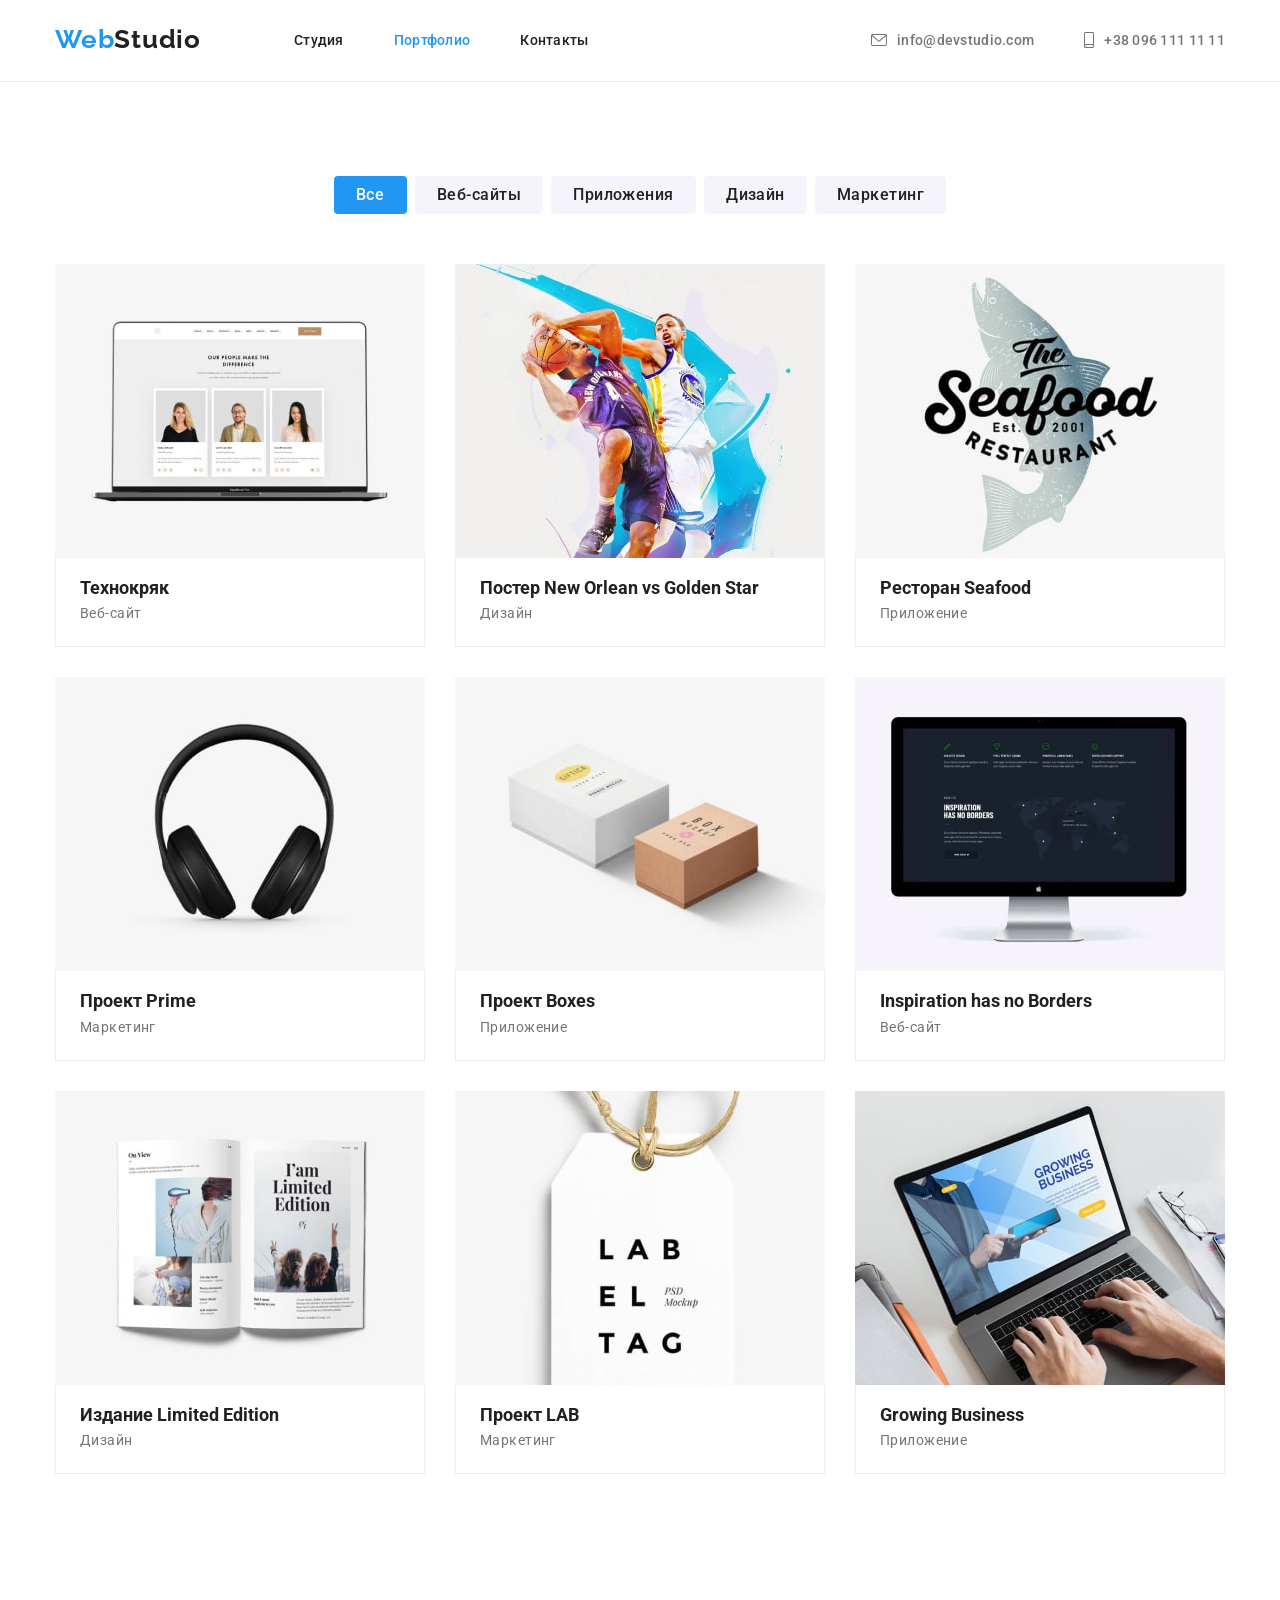
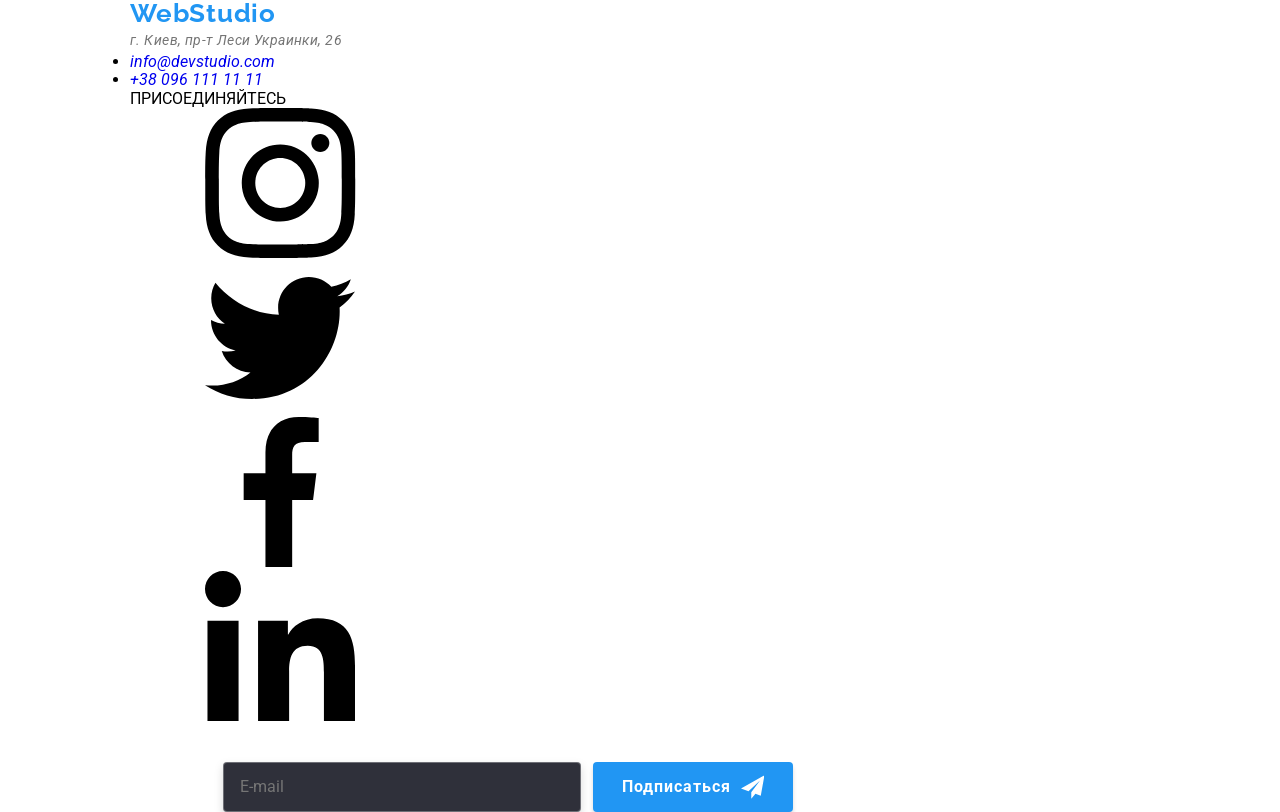
==== portfolio/portfolio.html @ 1692fc93 "1" ====
<!DOCTYPE html>
<html lang="en">
<head>
    <title>WebStudio</title>
    <link rel="stylesheet" href="https://cdnjs.cloudflare.com/ajax/libs/modern-normalize/1.0.0/modern-normalize.min.css" integrity="sha512-ISS7cAi1PEhQ8jnbJpJZMd29NlhNj4AWYyLOSp2CE/CsHxTCu+r+t0D2yoJudVrd0/8fTVPUVDzY5Tvli75u/g==" crossorigin="anonymous" />
    <link href="https://fonts.googleapis.com/css2?family=Raleway:wght@700&family=Roboto:wght@400;500;700;900&display=swap" rel="stylesheet">
    <link rel="stylesheet" href="../css/portfolio.min.css">
    <link rel="preconnect" href="https://fonts.gstatic.com">
    <meta charset="UTF-8">
    <meta name="viewport" content="width=device-width, initial-scale=1.0">
</head>
<body>
    <header class="header">
        <div class="container box-nav">
          <a href="../index.html" class="logo-link  link-main animation"  >Web<span class="studio link-main ">Studio</span> </a>
  
          <nav class="header-nav">
                  <ul class="list">
                  <li class="header-li item"><a href="../index.html" class="nav-ul link-main container-studia nav-link ">Студия</a></li>
                  <li class="header-li item"><a href="./portfolio/portfolio.html" class="nav-ul link-main container-portfolio current nav-link">Портфолио</a></li>
                  <li class="header-li item"><a href="#" class="nav-ul link-main container-kontakty nav-link">Контакты</a></li>
              </ul>
          </nav>
          <ul class="list-contakty">
            <li class="header-li contakty list-mail link-main">
                <a href="mailto:info@devstudio.com" class="nav-ul link-main container-mail transition">
                    <svg class="icon-mail" width="16" height="12">
                        <use href="../img/sprite.svg#icon-envelope-hover"></use>
                    </svg>
                    info@devstudio.com
                </a>
            </li>
            <li class="header-li contakty list-tel link-main">
                <a href="tel:+380961111111" class="nav-ul link-main container-tel transition">
                    <svg class="icon-tel" width="10" height="16">
                        <use class="link-main" href="../img/sprite.svg#icon-smartphone"></use>
                    </svg>
                    +38 096 111 11 11
                </a>
            </li>
        </ul>
          </div>
      </header>
 <main>
      <section class="section-portfolio">
        <div class="container">
          <h1 class="visually-hidden">Портфолио</h1>
          <ul class="items-button">
              <li class="main-li">
                      <button type="button" class="filtry current btn ">Все</button>
                </li>
              <li class="main-li"> 
                      <button type="button" class="filtry button-web ">Веб-сайты</button>
                 </li>
              <li class="main-li">

                        <button type="button" class="filtry button-aplication ">Приложения</button> 
                  </li>
              <li class="main-li"> 
                        <button type="button" class="filtry button-dyzajn ">Дизайн</button> 
             </li>
              <li class="main-li"> 
                      <button type="button" class="filtry button-mar ">Маркетинг</button>
                    </li>
          </ul>
          <h2 class="visually-hidden">Портфолио</h2>
          <ul class="list-portfolio">
              <li class="main-li">
                  <a href="#" class="link-main dark transition">
                      <div class="portfolio-overlay">
                      <img src="./img-portfolio/Технокряк.jpg" class="img-portfolio" alt="Две женщины и мужик" width="370" height="294">
                      <p class="overlay">
                        Технокряк это современная площадка распространения коронавируса. Компании используют эту платформу для цифрового шпионажа и атак на защищённые сервера конкурентов.
                      </p>
                    </div>
                      <div class="portfolio-card"> 
                      <h3 class="text-title subtitle">Технокряк</h3>
                      <p class="text-p">Веб-сайт</p>
                    </div>
                </a>
              </li>
              <li class="main-li">
                  <a href="" class="link-main dark transition">
                    <div class="portfolio-overlay">
                    <img class="img-portfolio" src="./img-portfolio/ПостерNewOrleanvsGoldenStar.jpg" alt="баскетболисты" width="370" height="294">
                      <p class="overlay">
                        Технокряк это современная площадка распространения коронавируса. Компании используют эту платформу для цифрового шпионажа и атак на защищённые сервера конкурентов.
                      </p>
                    </div>
                      <div class="portfolio-card"> 
                      <h3 class="text-title subtitle">Постер New Orlean vs Golden Star</h3>
                      <p class="text-p"> Дизайн </p>
                        </div>
                    </a>
              </li>
              <li class="main-li">
                  <a href="#" class="link-main dark transition"> 
                    <div class="portfolio-overlay">
                    <img class="img-portfolio" src="./img-portfolio/РесторанSeafood.jpg" alt="рыба" width="370" height="294">
                      <p class="overlay">
                        Технокряк это современная площадка распространения коронавируса. Компании используют эту платформу для цифрового шпионажа и атак на защищённые сервера конкурентов.
                      </p>
                    </div>
                      <div class="portfolio-card">
                      <h3 class="text-title subtitle">Ресторан Seafood</h3>
                      <p class="text-p">Приложение</p>
                        </div>
                    </a>
              </li>
              <li class="main-li">
                  <a href="#" class="link-main dark transition">
                    <div class="portfolio-overlay">
                    <img class="img-portfolio" src="./img-portfolio/ПроектPrime.jpg" alt="наушники" width="370" height="294">
                      <p class="overlay">
                        Технокряк это современная площадка распространения коронавируса. Компании используют эту платформу для цифрового шпионажа и атак на защищённые сервера конкурентов.
                      </p>
                    </div>
                      <div class="portfolio-card"> 
                      <h3 class="text-title subtitle">Проект Prime</h3>
                      <p class="text-p"> Маркетинг </p>
                        </div>
                    </a>
              </li>
              <li class="main-li">
                  <a href="#" class="link-main dark transition">
                    <div class="portfolio-overlay">
                    <img class="img-portfolio" src="./img-portfolio/ПроектBoxes.jpg" alt="2 коробки" width="370" height="294">
                      <p class="overlay">
                        Технокряк это современная площадка распространения коронавируса. Компании используют эту платформу для цифрового шпионажа и атак на защищённые сервера конкурентов.
                      </p>
                    </div>
                      <div class="portfolio-card"> 
                      <h3 class="text-title subtitle">Проект Boxes</h3>
                      <p class="text-p"> Приложение </p>
                    </div>
                </a>
              </li>
              <li class="main-li">
                  <a href="#" class="link-main dark transition">
                    <div class="portfolio-overlay"> 
                    <img class="img-portfolio" src="./img-portfolio/InspirationhasnoBorders.jpg" alt="Экран" width="370" height="294">
                      <p class="overlay">
                        Технокряк это современная площадка распространения коронавируса. Компании используют эту платформу для цифрового шпионажа и атак на защищённые сервера конкурентов.
                      </p>
                    </div>
                      <div class="portfolio-card"> 
                      <h3 class="text-title subtitle">Inspiration has no Borders</h3>
                      <p class="text-p"> Веб-сайт </p>
                    </div>
                </a>
              </li>
              <li class="main-li">
                  <a href="#" class="link-main dark transition">
                    <div class="portfolio-overlay">
                    <img class="img-portfolio" src="./img-portfolio/ИзданиеLimitedEdition.jpg" alt="книга" width="370" height="294">
                      <p class="overlay">
                        Технокряк это современная площадка распространения коронавируса. Компании используют эту платформу для цифрового шпионажа и атак на защищённые сервера конкурентов.
                      </p>
                    </div>
                      <div class="portfolio-card"> 
                      <h3 class="text-title subtitle">Издание Limited Edition</h3>
                      <p class="text-p"> Дизайн </p>
                    </div>
                </a>
              </li>
              <li class="main-li">
                  <a href="#" class="link-main dark transition">
                    <div class="portfolio-overlay">
                    <img class="img-portfolio" src="./img-portfolio/ПроектLAB.jpg" alt="брелок" width="370" height="294">
                      <p class="overlay">
                        Технокряк это современная площадка распространения коронавируса. Компании используют эту платформу для цифрового шпионажа и атак на защищённые сервера конкурентов.
                      </p>
                    </div>
                      <div class="portfolio-card"> 
                      <h3 class="text-title subtitle">Проект LAB</h3>
                      <p class="text-p">Маркетинг</p>
                    </div>
                </a>
              </li>
              <li class="main-li">
                  <a href="#" class="link-main dark transition">
                    <div class="portfolio-overlay">
                    <img class="img-portfolio" src="./img-portfolio/GrowingBusiness.jpg" alt="ноутбук" width="370" height="294">
                      <p class="overlay">
                        Технокряк это современная площадка распространения коронавируса. Компании используют эту платформу для цифрового шпионажа и атак на защищённые сервера конкурентов.
                      </p>
                    </div>
                      <div class="portfolio-card"> 
                      <h3 class="text-title subtitle">Growing Business</h3>
                      <p class="text-p"> Приложение </p>
                    </div>
                </a>
              </li>
          </ul>
        </div>
      </section>
    </main>
      <!--FOOTER-->
      <footer class=" container-footer">
        <div class="container flex">
            <div>
           <a href="#" class="logo-link  link-main logo-footer transition"  >Web<span class="studio-footer link-main ">Studio</span> </a>
       <address class="footer-address">
           <a class="footer-li text-p transition">г. Киев, пр-т Леси Украинки, 26</a>
       <ul class="footer-list"> 
           <li class="footer-li link-m link-main ">
               <a class="link-main footer-hover transition" href="mailto:info@devstudio.com" >info@devstudio.com</a></li>
           <li class="footer-li link-t link-main"><a class="link-main footer-hover transition " href="tel:+380961111111" >+38 096 111 11 11</a></li>
       </ul>    
       </address>
   </div>
   <div class=" footer-box">
    <p class="footer-title">ПРИСОЕДИНЯЙТЕСЬ</p>
    <ul class="social-list marker-none">
        <li class="social-list-item footer-social ">
            <a href="" class="social-list-link social-link-footer transition">
                <svg class="social-list-icon footer-icon">                            
                    <use href="../img/sprite.svg#icon-instagram"></use>
                </svg>
            </a>
        </li>
        <li class="social-list-item footer-social">
            <a href="" class="social-list-link social-link-footer transition">
                <svg class="social-list-icon footer-icon">
                  <use href="../img/sprite.svg#icon-twitter-1"></use>

                </svg>
            </a>
        </li>
        <li class="social-list-item footer-social">
            <a href="" class="link-main social-list-link social-link-footer transition">
                <svg class="social-list-icon footer-icon">
                  <use href="../img/sprite.svg#icon-facebook-1"></use>

                </svg>
            </a>
        </li>
        <li class="social-list-item footer-social">
            <a href="" class="social-list-link social-link-footer transition">
                <svg class="social-list-icon footer-icon">
                  <use href="../img/sprite.svg#icon-linkedin-1"></use>               
                </svg>
               </a>
           </li>
       </ul>
       </div>
       <!--FOOTER FORM-->
       <div class="container-form">
           <h2 class="title-form">Подпишитесь на рассылку</h2>
                   <form class="footer-form" action="#">
                       <div class="box-mail">
                       <input class="form-mail" type="email" name="mail" id="mail" placeholder="E-mail">
                      
                       <button type="submit" class="contact-form-btn">Подписаться
                           <svg class="social-list-icon footer-icon">
                               <use href="../img/sprite.svg#icon-icon-send"></use>
                             </svg>
                             
                       </button>
                   </div>
                   </form>
           
               </div>
   </div>

    </footer>
</body>
</html>
---- css/portfolio.min.css ----
html{box-sizing:border-box}h1,h2,h3,h4,h5,h6,p{margin:0}ul,ol{margin:0;padding:0}img{display:block}body{font-family:Roboto, sans-serif;font-weight:400;font-style:normal}.header{border-bottom:1px solid #ececec}.marker-none{list-style-type:none}.container{width:1200px;padding-left:15px;padding-right:15px;margin:0 auto}:root{--primary-text-color: #757575;--title-text-color: #212121;--color-background--container: #ffffff;--color-focus: #2196f3;--akcent-color: #2196f3;--akcent-background: #ffffff;--font-family: Raleway}.visually-hidden{visibility:hidden;display:none}.list-contakty .link-main{display:flex;justify-content:center;align-items:center}.box-nav{display:flex;align-items:center;background:var(--color-background--container)}.link-main{text-decoration:none;transition:color 250ms cubic-bezier(0.4, 0, 0.2, 1)}.link-main:hover,.link-main:focus,.link-main:target{color:var(--color-focus)}.link-main:active{color:tomato}.list .link-main{display:block;padding:32px 0}.nav-ul{font-weight:500;font-size:14px;line-height:1.19;letter-spacing:0.02em;color:var(--title-text-color)}.nav-link{position:relative}.nav-link::after{content:"";position:absolute;margin:0;left:0;bottom:0;width:100%;height:4px;background:#2196f3;border-radius:2px;opacity:0;transition:opacity 250ms cubic-bezier(0.4, 0, 0.2, 1)}.nav-link:hover::after,.nav-link:focus::after{opacity:1}.list{display:flex}.list .item:not(:last-child){margin-right:50px}.list .current{color:var(--akcent-color)}.link-mail{display:block}.icon-mail{fill:currentColor;margin-right:10px}.icon-tel{fill:currentColor;margin-right:10px}.list-contakty{display:flex;margin-left:auto}.list-mail{display:flex;align-items:center;margin-right:50px}.list-tel{align-items:center}.header-li a{list-style-type:none;background:var(--color-background--container);color:var(--title-text-color)}.contakty a{color:var(--primary-text-color)}.header-li{list-style-type:none;font-style:normal}.header-nav{display:flex}.list-contakty .link-main{padding:40px 0;height:16px}.dark{display:block;transition:box-shadow 250ms cubic-bezier(0.4, 0, 0.2, 1)}.dark:hover,.dark:focus{box-shadow:0px 1px 1px rgba(0,0,0,0.12),0px 4px 4px rgba(0,0,0,0.06),1px 4px 6px rgba(0,0,0,0.16)}.section-portfolio{padding:94px 0}.items-button{display:flex;justify-content:center;margin-bottom:50px}.items-button .main-li:not(:last-child){margin-right:8px}.list-portfolio{display:flex;flex-wrap:wrap}.list-portfolio .main-li{align-items:flex-start;margin-bottom:30px;width:370px;background:#ffffff}.list-portfolio .subtitle{margin-bottom:4px}.list-portfolio .main-li:not(:nth-child(3n)){margin-right:30px}.portfolio-overlay{position:relative;overflow:hidden}.portfolio-overlay:hover .overlay,.portfolio-overlay:focus .overlay{transform:translateY(0)}.overlay{position:absolute;top:0;left:0;width:100%;height:100%;padding:63px 24px;background:rgba(33,150,243,0.9);font-size:18px;line-height:1.6;letter-spacing:0.03em;color:#ffffff;transform:translateY(101%);transition:transform 250ms linear}.dark:hover .overlay,.dark:focus .overlay{transform:translateY(0)}.img-portfolio{width:100%}.portfolio-card{display:block;padding:20px 24px;border:1px solid #eeeeee;border-top:none}.text-p a{display:block;color:var(--primary-text-color)}.container-footer{padding:0 20px;display:flex;flex-direction:column}@media screen and (min-width: 768px){.container-footer{padding:0 36px}}@media screen and (min-width: 1200px){.container-footer{padding:0 115px}}@media screen and (min-width: 768px){.footer-content{display:flex;justify-content:space-between}}.footer-block{margin-bottom:43px}@media screen and (min-width: 768px){.footer-block{margin:0}}.footer-subtitle{display:block;text-align:left;width:232px;font-size:18px;line-height:1.166;text-transform:uppercase;color:#ffa5ba;margin-bottom:17px}@media screen and (min-width: 768px){.footer-subtitle{width:340px;height:57px;font-size:26px;line-height:1.15;letter-spacing:0.04em}}@media screen and (min-width: 1200px){.footer-subtitle{margin-bottom:15px;width:100%;font-size:30px;line-height:1.13;height:unset}}.footer-logo{display:block;font-size:34px;line-height:1.15;letter-spacing:0.04em;text-transform:uppercase;color:#d41443;width:200px;text-align:left}@media screen and (min-width: 768px){.footer-logo{width:340px;font-size:48px;line-height:1.15;letter-spacing:0.06em}}@media screen and (min-width: 1200px){.footer-logo{width:100%;font-size:58px;line-height:1.14;height:unset}}.footer-social{display:flex;flex-direction:column}@media screen and (max-width: 767px){.footer-social{margin-bottom:46px;margin-left:auto}}.footer-social-list{display:flex;text-align:center;align-items:center;margin-left:auto;margin-bottom:46px}@media screen and (min-width: 768px){.footer-social-list{margin-left:auto}}@media screen and (min-width: 1200px){.footer-social-list{margin-bottom:50px}}.footer-social-list-item{margin:0;width:32px;height:32px}.footer-social-list-item:not(:last-child){margin-right:28px}.footer-social-list-link{display:flex;justify-content:center;align-items:center;width:100%;height:100%;border-radius:50%;background-color:#fea5bb;transition:background-color 250ms cubic-bezier(0.4, 0, 0.2, 1),color 250ms cubic-bezier(0.4, 0, 0.2, 1)}.footer-social-list-link:hover,.footer-social-list-link:focus{background-color:var(--color-focus)}.footer-social-list-icon{fill:#ffffff;width:20px;height:20px;transition:fill 250ms cubic-bezier(0.4, 0, 0.2, 1)}.social-list-link:hover .footer-social-list-icon,.social-list-link:focus .footer-social-list-icon{fill:var(--akcent-background)}.address-footer{display:block;font-weight:bold;font-size:12px;line-height:1.8;text-align:right}@media screen and (min-width: 768px){.address-footer{font-size:14px;line-height:1.86}}@media screen and (min-width: 1200px){.address-footer{font-size:16px;line-height:1.88;letter-spacing:0.02em}}.address-footer-link{color:#d41443}.border-footer{border:1px solid #e1e1e1;margin-top:43px;margin-bottom:22px}@media screen and (min-width: 768px){.border-footer{margin-top:91px;margin-bottom:29px}}.footer-copyright{display:flex;width:150px;height:42px;justify-content:center;margin:0 auto;padding:0;font-family:DM Sans;font-style:normal;font-weight:bold;font-size:14px;line-height:1.5;text-align:center;color:#907e82}@media screen and (min-width: 768px){.footer-copyright{width:100%;letter-spacing:0.02em;font-size:14px;line-height:1.86}}.container-form{margin-left:93px}.box-mail{display:flex}.form-mail{width:358px;height:50px;padding-left:16px;border:1px solid rgba(255,255,255,0.3);box-sizing:border-box;filter:drop-shadow(0px 4px 4px rgba(0,0,0,0.15));border-radius:4px;background:#2f303a;color:var(--akcent-background)}.title-form{font-weight:bold;font-size:14px;line-height:1.14;display:block;margin-bottom:20px;font-style:normal;letter-spacing:0.03em;text-transform:uppercase;color:#ffffff}.contact-form-btn{font-weight:bold;font-size:16px;line-height:1.88;margin-left:12px;padding:10px 29px;width:200px;height:50px;background:#2196f3;box-shadow:0px 4px 4px rgba(0,0,0,0.15);display:flex;align-items:center;text-align:center;letter-spacing:0.06em;color:#ffffff;border:none;border-radius:4px;cursor:pointer}.contact-form-btn .footer-icon{width:24px;height:24px;margin-left:10px}button.btn{min-width:73px}button.button-web{min-width:128px}button.button-aplication{min-width:145px}button.button-dyzajn{min-width:103px}button.button-marketing{min-width:130px}button.filtry{font-weight:500;font-size:16px;line-height:1.63;padding:6px 22px;border:none;border-radius:4px;font-family:inherit;text-align:center;letter-spacing:0.03em;background:#f5f4fa;color:#212121;cursor:pointer;transition:background-color 250ms cubic-bezier(0.4, 0, 0.2, 1),color 250ms cubic-bezier(0.4, 0, 0.2, 1),box-shadow 250ms cubic-bezier(0.4, 0, 0.2, 1)}button.filtry:hover,button.filtry.filtry:focus,button.filtry:target{background-color:var(--color-focus);color:var(--color-background--container);box-shadow:0px 3px 1px rgba(0,0,0,0.1),0px 1px 2px rgba(0,0,0,0.08),0px 2px 2px rgba(0,0,0,0.12)}button.current{background:var(--akcent-color);color:var(--akcent-background)}.text-title{font-weight:bold;font-size:14px;line-height:1.14;color:var(--title-text-color)}.text-p{display:block;font-size:14px;line-height:1.71;letter-spacing:0.03em;color:var(--primary-text-color)}.subtitle{font-size:18px}.main-li{list-style-type:none;font-style:normal}.main-li .caption{font-weight:700;font-size:inherit;line-height:1.143;margin-bottom:10px;letter-spacing:0.03em;text-transform:uppercase}.logo-link{font-weight:bold;font-size:26px;line-height:1.19;font-family:var(--font-family);letter-spacing:0.03em;color:var(--color-focus)}.box-nav .logo-link{padding-top:24px;padding-bottom:25px;margin-right:93px}.studio{font-weight:bold;font-size:26px;line-height:1.19;font-family:var(--font-family);letter-spacing:0.03em;color:var(--title-text-color)}
/*# sourceMappingURL=portfolio.min.css.map */
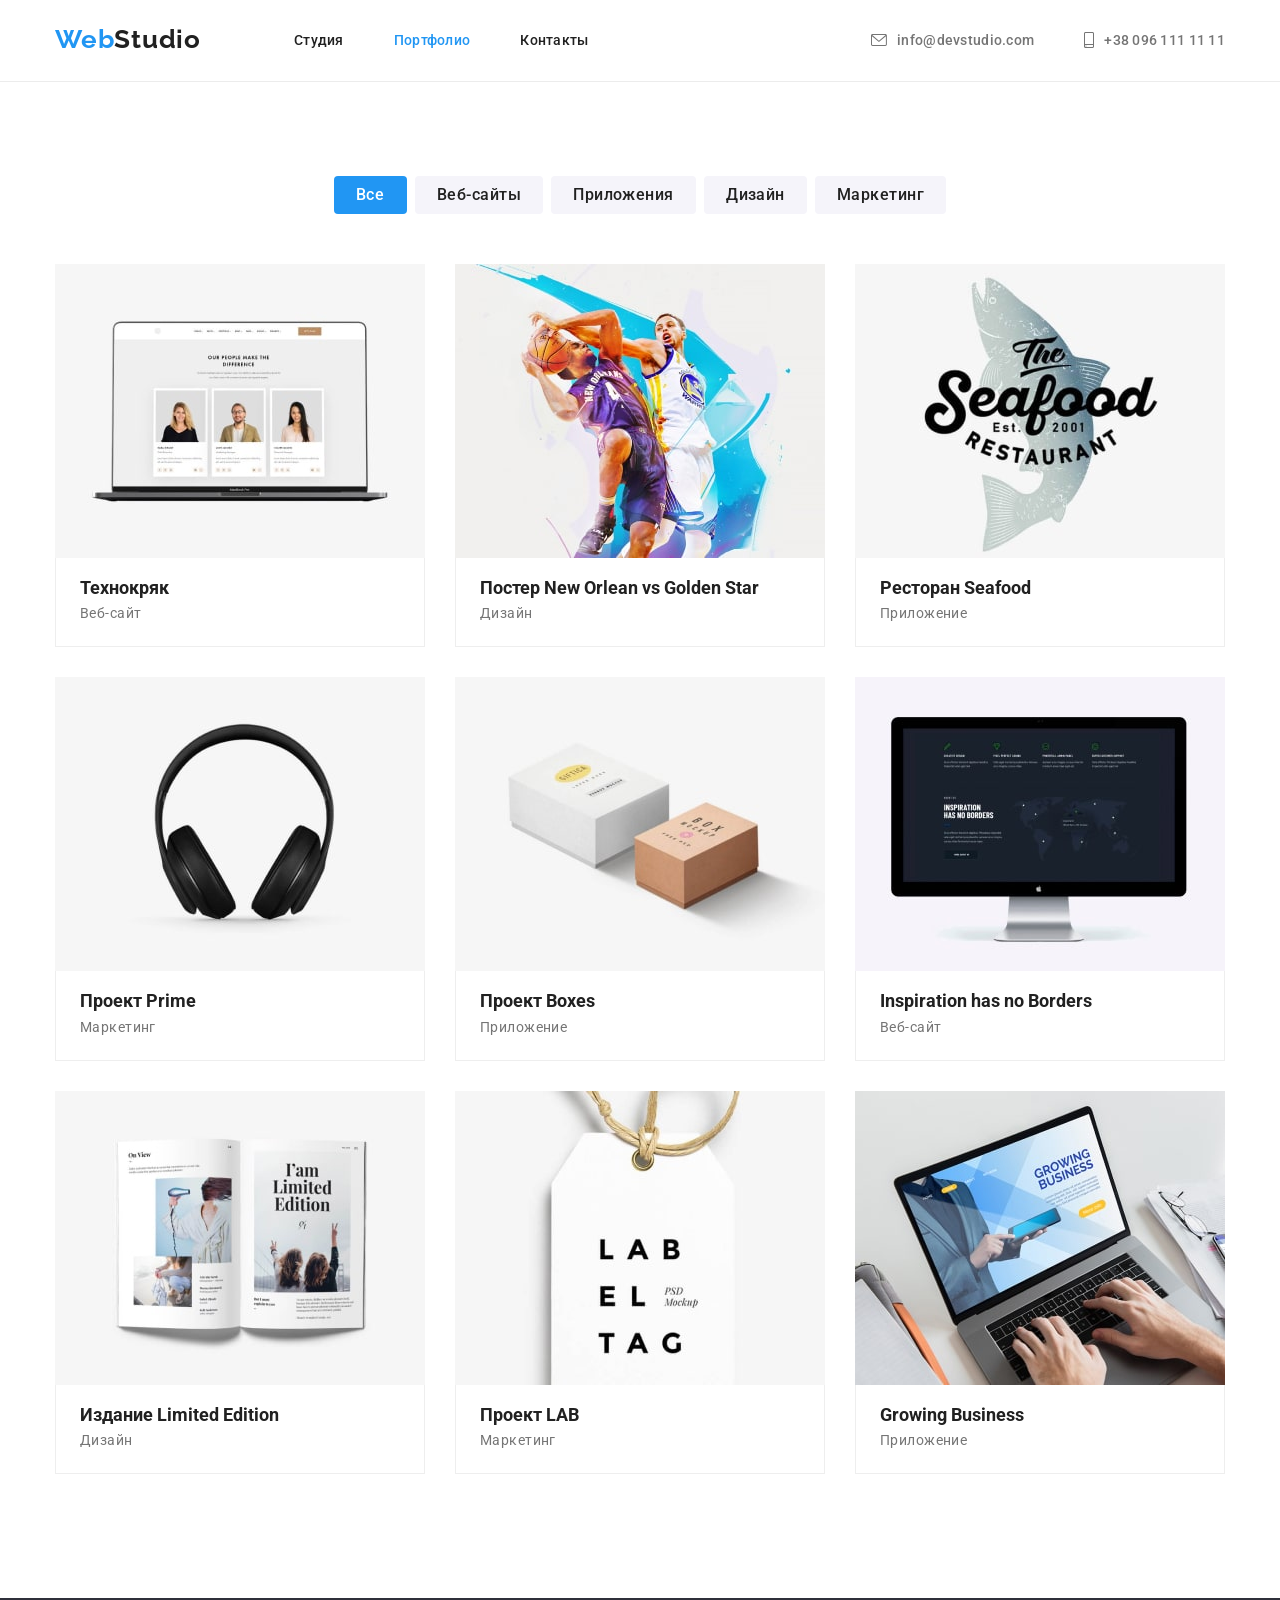
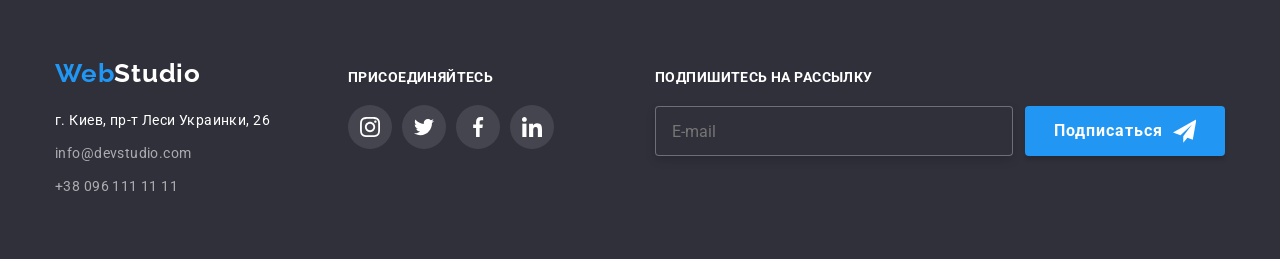
==== commit e2581979: "1" ====
--- a/portfolio/portfolio.html
+++ b/portfolio/portfolio.html
@@ -4,7 +4,7 @@
     <title>WebStudio</title>
     <link rel="stylesheet" href="https://cdnjs.cloudflare.com/ajax/libs/modern-normalize/1.0.0/modern-normalize.min.css" integrity="sha512-ISS7cAi1PEhQ8jnbJpJZMd29NlhNj4AWYyLOSp2CE/CsHxTCu+r+t0D2yoJudVrd0/8fTVPUVDzY5Tvli75u/g==" crossorigin="anonymous" />
     <link href="https://fonts.googleapis.com/css2?family=Raleway:wght@700&family=Roboto:wght@400;500;700;900&display=swap" rel="stylesheet">
-    <link rel="stylesheet" href="../css/portfolio.min.css">
+    <link rel="stylesheet" href="../css/styles.css">
     <link rel="preconnect" href="https://fonts.gstatic.com">
     <meta charset="UTF-8">
     <meta name="viewport" content="width=device-width, initial-scale=1.0">
--- a/css/styles.css
+++ b/css/styles.css
@@ -0,0 +1,979 @@
+html {
+  box-sizing: border-box;
+}
+:root {
+  --primary-text-color: #757575;
+  --title-text-color: #212121;
+  --color-background--container: #ffffff;
+  --color-focus: #2196f3;
+  --akcent-color: #2196f3;
+  --akcent-background: #ffffff;
+  --font-family: Raleway;
+}
+
+h1,
+h2,
+h3,
+h4,
+h5,
+h6,
+p {
+  margin: 0;
+}
+
+ul,
+ol {
+  margin: 0;
+  padding: 0;
+}
+
+img {
+  display: block;
+}
+
+body {
+  font-family: Roboto, sans-serif;
+  font-weight: 400;
+  font-style: normal;
+}
+.header {
+  border-bottom: 1px solid #ececec;
+}
+/*nav*/
+.container {
+  width: 1200px;
+  padding-left: 15px;
+  padding-right: 15px;
+  margin: 0 auto;
+}
+.header-nav {
+  color: var (--title-text-color);
+}
+.marker-none {
+  list-style-type: none;
+}
+.box-nav {
+  display: flex;
+  align-items: center; /*Вирівнювання контейнерів по центру*/
+  background: var(--color-background--container);
+}
+.logo-link {
+  font-family: var(--font-family);
+  font-weight: bold; /* Жирное начертание */
+  font-size: 26px;
+  line-height: 1.19;
+  letter-spacing: 0.03em;
+  color: var(--color-focus);
+}
+.box-nav .logo-link {
+  display: block;
+  padding-top: 24px;
+  padding-bottom: 25px;
+  margin-right: 93px;
+}
+
+.studio {
+  font-family: var(--font-family);
+  font-weight: bold; /* Жирное начертание */
+  font-size: 26px;
+  line-height: 1.19;
+  letter-spacing: 0.03em;
+  color: var(--title-text-color);
+}
+.link-main {
+  text-decoration: none; /* Отменяем подчеркивание у ссылки */
+  transition: color 250ms cubic-bezier(0.4, 0, 0.2, 1);
+}
+.link-main:hover,
+.link-main:focus,
+.link-main:target {
+  color: var(--color-focus);
+}
+.link-main:active {
+  color: tomato;
+}
+
+.nav-ul {
+  font-weight: 500; /* Жирное начертание */
+  font-size: 14px;
+  line-height: 1.19;
+  letter-spacing: 0.02em;
+  color: var(--title-text-color);
+}
+.nav-link {
+  position: relative;
+}
+.nav-link::after {
+  content: "";
+  position: absolute;
+  margin: 0;
+  left: 0;
+  bottom: 0;
+  width: 100%;
+  height: 4px;
+  background: #2196f3;
+  border-radius: 2px;
+  opacity: 0;
+  transition: opacity 250ms cubic-bezier(0.4, 0, 0.2, 1);
+}
+.nav-link:hover::after,
+.nav-link:focus::after {
+  opacity: 1;
+}
+.list .current {
+  color: var(--akcent-color);
+}
+.list {
+  display: flex;
+}
+.list .item:not(:last-child) {
+  margin-right: 50px;
+}
+.list .link-main {
+  display: block;
+  padding-top: 32px;
+  padding-bottom: 32px;
+}
+.link-mail {
+  display: block;
+}
+.icon-mail {
+  fill: currentColor;
+}
+.icon-tel {
+  fill: currentColor;
+}
+
+.list-contakty {
+  display: flex;
+  margin-left: auto;
+}
+.list-contakty .link-main {
+  display: flex;
+  padding: 32px 0;
+  height: 16px;
+  justify-content: center;
+  align-items: center;
+}
+.list-contakty .list-mail {
+  display: flex;
+  align-items: center;
+}
+.icon-mail {
+  margin-right: 10px;
+}
+.list-contakty .list-tel {
+  align-items: center;
+}
+.icon-tel {
+  margin-right: 10px;
+}
+.list-contakty .list-mail {
+  margin-right: 50px;
+}
+.header-li a {
+  list-style-type: none;
+  background: var(--color-background--container);
+  color: var(--title-text-color);
+}
+.contakty a {
+  color: var(--primary-text-color);
+}
+.header-li {
+  list-style-type: none;
+  font-style: normal;
+}
+.header-nav {
+  display: flex;
+}
+
+/* main */
+.main-li {
+  list-style-type: none;
+  font-style: normal;
+}
+
+.main-li .caption {
+  text-transform: uppercase;
+}
+.container-button {
+  background-image: linear-gradient(
+      rgba(47, 48, 58, 0.4),
+      rgba(47, 48, 58, 0.4)
+    ),
+    url(../img/overlay.jpg);
+  background-repeat: no-repeat;
+  background-position: center;
+  background-size: cover;
+  padding: 200px 0;
+  text-align: center;
+  max-width: 1600px;
+  min-height: 600px;
+  margin: 0 auto;
+}
+.container-button h1 {
+  display: block;
+  margin-bottom: 30px;
+  display: block;
+  font-size: 44px;
+  line-height: 1.36;
+  text-align: center;
+  letter-spacing: 0.06em;
+  text-transform: uppercase;
+  color: var(--color-background--container);
+}
+/*button*/
+.button-main {
+  display: inline-block;
+  padding-left: 32px;
+  padding-right: 32px;
+  padding-top: 10px;
+  padding-bottom: 10px;
+  margin: 0 auto;
+  border: none;
+  align-items: flex-start;
+  text-align: center;
+  font-family: inherit;
+  font-weight: bold;
+  font-size: 16px;
+  line-height: 1.88;
+  letter-spacing: 0.06em;
+  color: var(--color-background--container);
+  background: var(--color-focus);
+  box-shadow: 0px 4px 4px rgba(0, 0, 0, 0.15);
+  border-radius: 4px;
+  cursor: pointer; /* cursor */
+}
+.list-features-svg {
+  display: flex;
+}
+.list-features:not(:last-child) {
+  margin-right: 30px;
+}
+.features-icon {
+  display: flex;
+  justify-content: center;
+  align-items: center;
+  width: 270px;
+  height: 120px;
+  background: #f5f4fa;
+  margin-bottom: 30px;
+}
+.icon {
+  width: 70px;
+  height: 70px;
+}
+.features {
+  padding: 94px 0;
+}
+.list-desc {
+  display: flex;
+}
+.list-desc .main-li:not(:last-child) {
+  margin-right: 30px;
+}
+.main-li .caption {
+  margin-bottom: 10px;
+  font-weight: 700;
+  line-height: 1.143;
+  letter-spacing: 0.03em;
+  text-transform: uppercase;
+  font-size: inherit;
+}
+.text-title {
+  font-weight: bold;
+  font-size: 14px;
+  line-height: 1.14;
+  color: var(--title-text-color);
+}
+.text-p {
+  display: block;
+  font-size: 14px;
+  line-height: 1.71;
+  letter-spacing: 0.03em;
+  color: var(--primary-text-color);
+}
+.title-box {
+  height: 400px;
+}
+.title-post {
+  display: block;
+  margin-bottom: 50px;
+  text-align: center;
+  font-weight: 700;
+  font-size: 36px;
+  line-height: 1.17;
+  letter-spacing: 0.03em;
+}
+.doing-section {
+  padding-top: 0;
+  padding-bottom: 94px;
+}
+.box-img {
+  display: flex;
+}
+.box-img li:not(:last-child) {
+  margin-right: 30px;
+}
+.list-img {
+  position: relative;
+  display: flex;
+  justify-content: center;
+  margin: 0 auto;
+}
+.thumb {
+  position: absolute;
+  left: 0;
+  bottom: 0;
+  overflow: hidden;
+  width: 100%;
+  height: 70px;
+  background: rgba(47, 48, 58, 0.8);
+}
+.label {
+  position: absolute;
+  bottom: 50%;
+  left: 0;
+  right: 0;
+  font-weight: bold;
+  font-size: 14px;
+  line-height: 1.14px;
+  text-align: center;
+  letter-spacing: 0.03em;
+  text-transform: uppercase;
+  color: #ffffff;
+}
+.aside {
+  background: #f5f4fa;
+  padding: 94px 0;
+}
+.aside h2 {
+  margin-bottom: 50px;
+  text-align: center;
+  font-weight: 700;
+  font-size: 36px;
+  line-height: 1.167;
+  letter-spacing: 0.03em;
+}
+.container-item {
+  display: flex;
+}
+.container-item .main-li {
+  background: #ffffff;
+  /* material shadow v1 */
+
+  box-shadow: 0px 1px 3px rgba(0, 0, 0, 0.12), 0px 1px 1px rgba(0, 0, 0, 0.14),
+    0px 2px 1px rgba(0, 0, 0, 0.2);
+  border-radius: 0px 0px 4px 4px;
+}
+.container-item .main-li:not(:last-child) {
+  margin-right: 30px;
+}
+/*---------ICON--------*/
+.social-list {
+  display: flex;
+  justify-content: space-between;
+}
+.social-list-icon {
+  fill: #afb1b8;
+  width: 20px;
+  height: 20px;
+}
+.social-list-item {
+  width: 44px;
+  height: 44px;
+}
+.social-list-link {
+  display: flex;
+  justify-content: center;
+  align-items: center;
+  width: 100%;
+  height: 100%;
+  background-color: var(--akcent-background);
+  border-radius: 50%;
+  transition: background-color 250ms cubic-bezier(0.4, 0, 0.2, 1),
+    color 250ms cubic-bezier(0.4, 0, 0.2, 1);
+}
+.social-list-link:hover,
+.social-list-link:focus {
+  background-color: var(--color-focus);
+}
+.social-list-link:hover .social-list-icon,
+.social-list-link:focus .social-list-icon {
+  fill: var(--akcent-background);
+}
+.social-list-link .social-list-icon {
+  transition: fill 250ms cubic-bezier(0.4, 0, 0.2, 1);
+}
+.our-team {
+  text-align: center;
+  padding: 30px 32px;
+}
+.our-team .text-p {
+  margin-bottom: 16px;
+}
+
+.col .text-title {
+  margin-bottom: 10px;
+}
+.col .pic {
+  border-radius: 0px;
+}
+
+.col .name-title {
+  text-align: center;
+}
+/*----------------CUSTOMERS-----------------*/
+.customers-section {
+  padding: 94px 0;
+}
+.customers-title {
+  margin-bottom: 50px;
+  text-align: center;
+  font-weight: bold;
+  font-size: 36px;
+  line-height: 1.16;
+  letter-spacing: 0.03em;
+}
+
+.list-customers {
+  display: flex;
+}
+.customers:not(:last-child) {
+  margin-right: 30px;
+}
+.customers {
+  width: 170px;
+  height: 90px;
+}
+.logo-1 {
+  width: 44px;
+  height: 49px;
+  fill: #afb1b8;
+}
+.logo-2 {
+  width: 40px;
+  height: 52px;
+  fill: #afb1b8;
+}
+.logo-3 {
+  width: 41px;
+  height: 42px;
+  fill: #afb1b8;
+}
+.logo-4 {
+  width: 79px;
+  height: 42px;
+  fill: #afb1b8;
+}
+.logo-5 {
+  width: 59px;
+  height: 47px;
+  fill: #afb1b8;
+}
+.logo-6 {
+  width: 88px;
+  height: 45px;
+  fill: #afb1b8;
+}
+
+.link-customers {
+  display: flex;
+  width: 100%;
+  height: 100%;
+  border: 1px solid#AFB1B8;
+  justify-content: center;
+  align-items: center;
+  border-radius: 4px;
+  transition: border-color 250ms cubic-bezier(0.4, 0, 0.2, 1),
+    fill 250ms cubic-bezier(0.4, 0, 0.2, 1),
+    border 250ms cubic-bezier(0.4, 0, 0.2, 1);
+}
+.link-customers .icon-customers {
+  transition: fill 250ms cubic-bezier(0.4, 0, 0.2, 1),
+    border-color 250ms cubic-bezier(0.4, 0, 0.2, 1);
+}
+.link-customers:hover .icon-customers,
+.link-customers:focus .icon-customers {
+  fill: var(--color-focus);
+  border-color: var(--color-focus);
+}
+
+.link-customers:hover,
+.link-customers:focus {
+  border-color: var(--color-focus);
+}
+/*footer*/
+
+.container-footer {
+  background: #2f303a;
+  padding: 60px 0;
+}
+.footer-social:not(:last-child) {
+  margin-right: 10px;
+}
+.social-link-footer {
+  background: rgba(255, 255, 255, 0.1);
+  color: var(--akcent-background);
+}
+.footer-icon {
+  fill: var(--akcent-background);
+}
+.flex {
+  display: flex;
+  align-items: baseline;
+  justify-content: space-between;
+}
+.footer-title {
+  margin-bottom: 20px;
+  font-weight: 700;
+  font-size: 14px;
+  line-height: 1.143;
+  letter-spacing: 0.03em;
+  text-transform: uppercase;
+  color: #ffffff;
+}
+.footer-box {
+  margin-left: 70px;
+}
+.logo-footer {
+  display: block;
+  padding: 0;
+  margin-bottom: 20px;
+}
+.footer-address .text-p {
+  margin-bottom: 9px;
+  color: var(--color-background--container);
+}
+.footer-list .link-m {
+  margin-bottom: 9px;
+}
+.studio-footer .text-p {
+  color: var(--color-background--container);
+}
+.logo-link-footer {
+  font-family: var(--font-family);
+  font-weight: bold;
+  font-size: 26px;
+  line-height: 1.19;
+  letter-spacing: 0.03em;
+  text-decoration: none; /* Отменяем подчеркивание у ссылки */
+}
+.container-footer span {
+  color: var(--color-background--container);
+}
+.footer-address .link-main {
+  display: block;
+  font-size: 14px;
+  line-height: 1.71;
+  /* or 171% */
+  letter-spacing: 0.03em;
+  color: rgba(255, 255, 255, 0.6);
+}
+.footer-address {
+  line-height: 1.71;
+  letter-spacing: 0.03em;
+}
+.footer-li {
+  list-style-type: none;
+  font-style: normal;
+}
+/*footer-form*/
+.container-form {
+  margin-left: 93px;
+}
+.box-mail {
+  display: flex;
+}
+.form-mail {
+  width: 358px;
+  height: 50px;
+  padding-left: 16px;
+  border: 1px solid rgba(255, 255, 255, 0.3);
+  box-sizing: border-box;
+  filter: drop-shadow(0px 4px 4px rgba(0, 0, 0, 0.15));
+  border-radius: 4px;
+  background: #2f303a;
+  color: var(--akcent-background);
+}
+.title-form {
+  display: block;
+  margin-bottom: 20px;
+  font-style: normal;
+  font-weight: bold;
+  font-size: 14px;
+  line-height: 1.14;
+  letter-spacing: 0.03em;
+  text-transform: uppercase;
+  color: #ffffff;
+}
+.contact-form-btn {
+  margin-left: 12px;
+  padding: 10px 29px;
+  width: 200px;
+  height: 50px;
+  background: #2196f3;
+  box-shadow: 0px 4px 4px rgba(0, 0, 0, 0.15);
+  font-weight: bold;
+  font-size: 16px;
+  line-height: 1.88px;
+  display: flex;
+  align-items: center;
+  text-align: center;
+  letter-spacing: 0.06em;
+  color: #ffffff;
+  border: none;
+  border-radius: 4px;
+  cursor: pointer;
+}
+.contact-form-btn .footer-icon {
+  width: 24px;
+  height: 24px;
+  margin-left: 10px;
+}
+/*portfolio*/
+.dark:hover,
+.dark:focus {
+  box-shadow: 0px 1px 1px rgba(0, 0, 0, 0.12), 0px 4px 4px rgba(0, 0, 0, 0.06),
+    1px 4px 6px rgba(0, 0, 0, 0.16);
+}
+.dark {
+  display: block;
+  transition: box-shadow 250ms cubic-bezier(0.4, 0, 0.2, 1);
+}
+.section-portfolio {
+  padding: 94px 0;
+}
+.items-button {
+  display: flex;
+  justify-content: center;
+  margin-bottom: 50px;
+}
+.items-button .main-li:not(:last-child) {
+  margin-right: 8px;
+}
+.list-portfolio {
+  display: flex;
+  flex-wrap: wrap;
+}
+
+.list-portfolio .main-li {
+  align-items: flex-start;
+  margin-bottom: 30px;
+  width: 370px;
+  background: #ffffff;
+}
+.portfolio-overlay {
+  position: relative;
+  overflow: hidden;
+}
+.overlay {
+  position: absolute;
+  top: 0;
+  left: 0;
+  width: 100%;
+  height: 100%;
+  padding: 63px 24px;
+  background: rgba(33, 150, 243, 0.9);
+  font-size: 18px;
+  line-height: 1.6;
+  letter-spacing: 0.03em;
+  color: #ffffff;
+  transform: translateY(101%);
+  transition: transform 250ms linear;
+}
+.portfolio-overlay:hover .overlay,
+.portfolio-overlay:focus .overlay {
+  transform: translateY(0);
+}
+.dark:hover .overlay,
+.dark:focus .overlay {
+  transform: translateY(0);
+}
+
+.img-portfolio {
+  width: 100%;
+}
+.list-portfolio .subtitle {
+  margin-bottom: 4px;
+}
+.portfolio-card {
+  display: block;
+  padding: 20px 24px;
+  border: 1px solid #eeeeee;
+  border-top: none;
+}
+
+.list-portfolio .main-li:not(:nth-child(3n)) {
+  margin-right: 30px;
+}
+.text-p a {
+  display: block;
+  color: var(--primary-text-color);
+}
+.footer-list .footer-hover:hover,
+.footer-list .footer-hover:focus {
+  color: var(--akcent-color);
+}
+.subtitle {
+  font-size: 18px;
+}
+button.btn {
+  min-width: 73px;
+}
+button.button-web {
+  min-width: 128px;
+}
+button.button-aplication {
+  min-width: 145px;
+}
+button.button-dyzajn {
+  min-width: 103px;
+}
+button.button-marketing {
+  min-width: 130px;
+}
+button.filtry {
+  padding-left: 22px;
+  padding-right: 22px;
+  padding-top: 6px;
+  padding-bottom: 6px;
+  border: none;
+  border-radius: 4px;
+  font-family: inherit;
+  font-weight: 500;
+  font-size: 16px;
+  line-height: 1.63;
+  text-align: center;
+  letter-spacing: 0.03em;
+  background: #f5f4fa;
+  color: #212121;
+  cursor: pointer; /* cursor */
+  transition: background-color 250ms cubic-bezier(0.4, 0, 0.2, 1),
+    color 250ms cubic-bezier(0.4, 0, 0.2, 1),
+    box-shadow 250ms cubic-bezier(0.4, 0, 0.2, 1);
+}
+button.filtry:hover,
+button.filtry:focus,
+button.filtry:target {
+  background-color: var(--color-focus);
+  color: var(--color-background--container);
+  box-shadow: 0px 3px 1px rgba(0, 0, 0, 0.1), 0px 1px 2px rgba(0, 0, 0, 0.08),
+    0px 2px 2px rgba(0, 0, 0, 0.12);
+}
+button.current {
+  background: var(--akcent-color);
+  color: var(--akcent-background);
+}
+/* Скрытый заголовок */
+.visually-hidden {
+  visibility: hidden;
+  display: none;
+}
+/*modal*/
+.backdrop {
+  position: fixed;
+  top: 0;
+  left: 0;
+  width: 100%;
+  height: 100%;
+  background: rgba(0, 0, 0, 0.2);
+  opacity: 1;
+  transition: opacity 250ms cubic-bezier(0.4, 0, 0.2, 1);
+}
+.backdrop.is-hidden .modal {
+  transform: translate(-50%, -50%) scale(0.9);
+}
+
+.modal {
+  position: absolute;
+  left: 50%;
+  top: 50%;
+  width: 528px;
+  min-height: 581px;
+  padding: 40px 40px;
+  background-color: #ffffff;
+  box-shadow: 0px 1px 3px rgba(0, 0, 0, 0.12), 0px 1px 1px rgba(0, 0, 0, 0.14),
+    0px 2px 1px rgba(0, 0, 0, 0.2);
+  border-radius: 4px;
+  transform: translate(-50%, -50%) scale(1);
+  transition: transform 250ms cubic-bezier(0.4, 0, 0.2, 1);
+}
+.modal-close-btn {
+  position: absolute;
+  top: 8px;
+  right: 8px;
+  width: 30px;
+  height: 30px;
+  border: 1px solid rgba(0, 0, 0, 0.1);
+  border-radius: 50%;
+  background: transparent;
+  cursor: pointer;
+}
+
+.modal-close-btn:focus .icon-close,
+.modal-close-btn:hover .icon-close {
+  fill: var(--akcent-color);
+}
+
+.icon-close {
+  position: absolute;
+  width: 18px;
+  height: 18px;
+  fill: #000000;
+  transform: translate(-50%, -50%);
+}
+
+.is-hidden {
+  opacity: 0;
+  pointer-events: none;
+}
+.box-modal {
+  display: flex;
+  flex-direction: column;
+}
+.contact-form-input {
+  padding: 12px 42px;
+  width: 448px;
+  height: 40px;
+  border: 1px solid rgba(33, 33, 33, 0.2);
+  box-sizing: border-box;
+  border-radius: 4px;
+}
+.contact-form-input::placeholder {
+  color: rgba(117, 117, 117, 0.5);
+}
+.contact-form-input:focus,
+.contact-form-input:hover {
+  outline: transparent;
+  border: 1px solid #2196f3;
+}
+.contact-form-input:hover ~ .form-icon,
+.contact-form-input:focus ~ .form-icon {
+  fill: #2196f3;
+}
+
+.title-contact-form {
+  display: block;
+  margin-bottom: 30px;
+  font-style: normal;
+  font-weight: bold;
+  font-size: 20px;
+  line-height: 1.15;
+  text-align: center;
+  letter-spacing: 0.03em;
+
+  color: #212121;
+}
+
+.box-name {
+  position: relative;
+  margin-bottom: 10px;
+}
+.form-icon {
+  position: absolute;
+  top: 50%;
+  left: 15px;
+  width: 18px;
+  height: 18px;
+}
+.modal-box-mail {
+  margin-bottom: 10px;
+  position: relative;
+}
+
+.box-tel {
+  position: relative;
+  margin-bottom: 10px;
+}
+
+.message {
+  margin-bottom: 20px;
+  resize: none;
+  width: 448px;
+  height: 120px;
+  padding: 12px 16px;
+}
+.message::placeholder {
+  color: rgba(117, 117, 117, 0.5);
+}
+.label-style {
+  text-align: left;
+  margin-bottom: 4px;
+  font-style: normal;
+  font-weight: normal;
+  font-size: 12px;
+  line-height: 1.17;
+  letter-spacing: 0.01em;
+}
+.checkbox-label {
+  display: flex;
+  justify-content: center;
+  margin-bottom: 30px;
+  align-items: center;
+  font-style: normal;
+  font-weight: normal;
+  font-size: 14px;
+  line-height: 1.71;
+  letter-spacing: 0.03em;
+
+  color: #757575;
+}
+.link-checkbox {
+  margin-left: 5px;
+  color: #2196f3;
+}
+.checkbox {
+  -webkit-appearance: none;
+  -moz-appearance: none;
+  appearance: none;
+}
+.checkbox-icon {
+  margin-right: 7px;
+  width: 16px;
+  height: 15px;
+  display: inline-block;
+  box-shadow: 0px 1px 3px rgba(0, 0, 0, 0.12), 0px 1px 1px rgba(0, 0, 0, 0.14),
+    0px 2px 1px rgba(0, 0, 0, 0.2);
+  border-radius: 4px;
+  border-color: #212121;
+  border: 2px solid #212121;
+  cursor: pointer;
+}
+.checkbox:checked + .checkbox-icon {
+  background-color: #2196f3;
+  background-image: url(../img/check.svg);
+  background-size: contain;
+  border-radius: 2px;
+  outline: none;
+  transition: all 250ms cubic-bezier(0.4, 0, 0.2, 1);
+}
+
+.checkbox:hover + .checkbox-icon,
+.checkbox:focus + .checkbox-icon {
+  border: 2px solid var(--akcent-color);
+  transition: all 250ms cubic-bezier(0.4, 0, 0.2, 1);
+}
+.modal-submit {
+  display: block;
+  margin: 0 auto;
+  align-items: center;
+  text-align: center;
+  padding: 10px 55px;
+  width: 200px;
+  height: 50px;
+  letter-spacing: 0.06em;
+  color: #ffffff;
+  background: #2196f3;
+  box-shadow: 0px 4px 4px rgba(0, 0, 0, 0.15);
+  border: none;
+  border-radius: 4px;
+  cursor: pointer;
+}
+.modal-submit:hover,
+.modal-submit:focus {
+  background: #188ce8;
+  box-shadow: 0px 4px 4px rgba(0, 0, 0, 0.15);
+  border-radius: 4px;
+  transition: all 250ms cubic-bezier(0.4, 0, 0.2, 1);
+}
